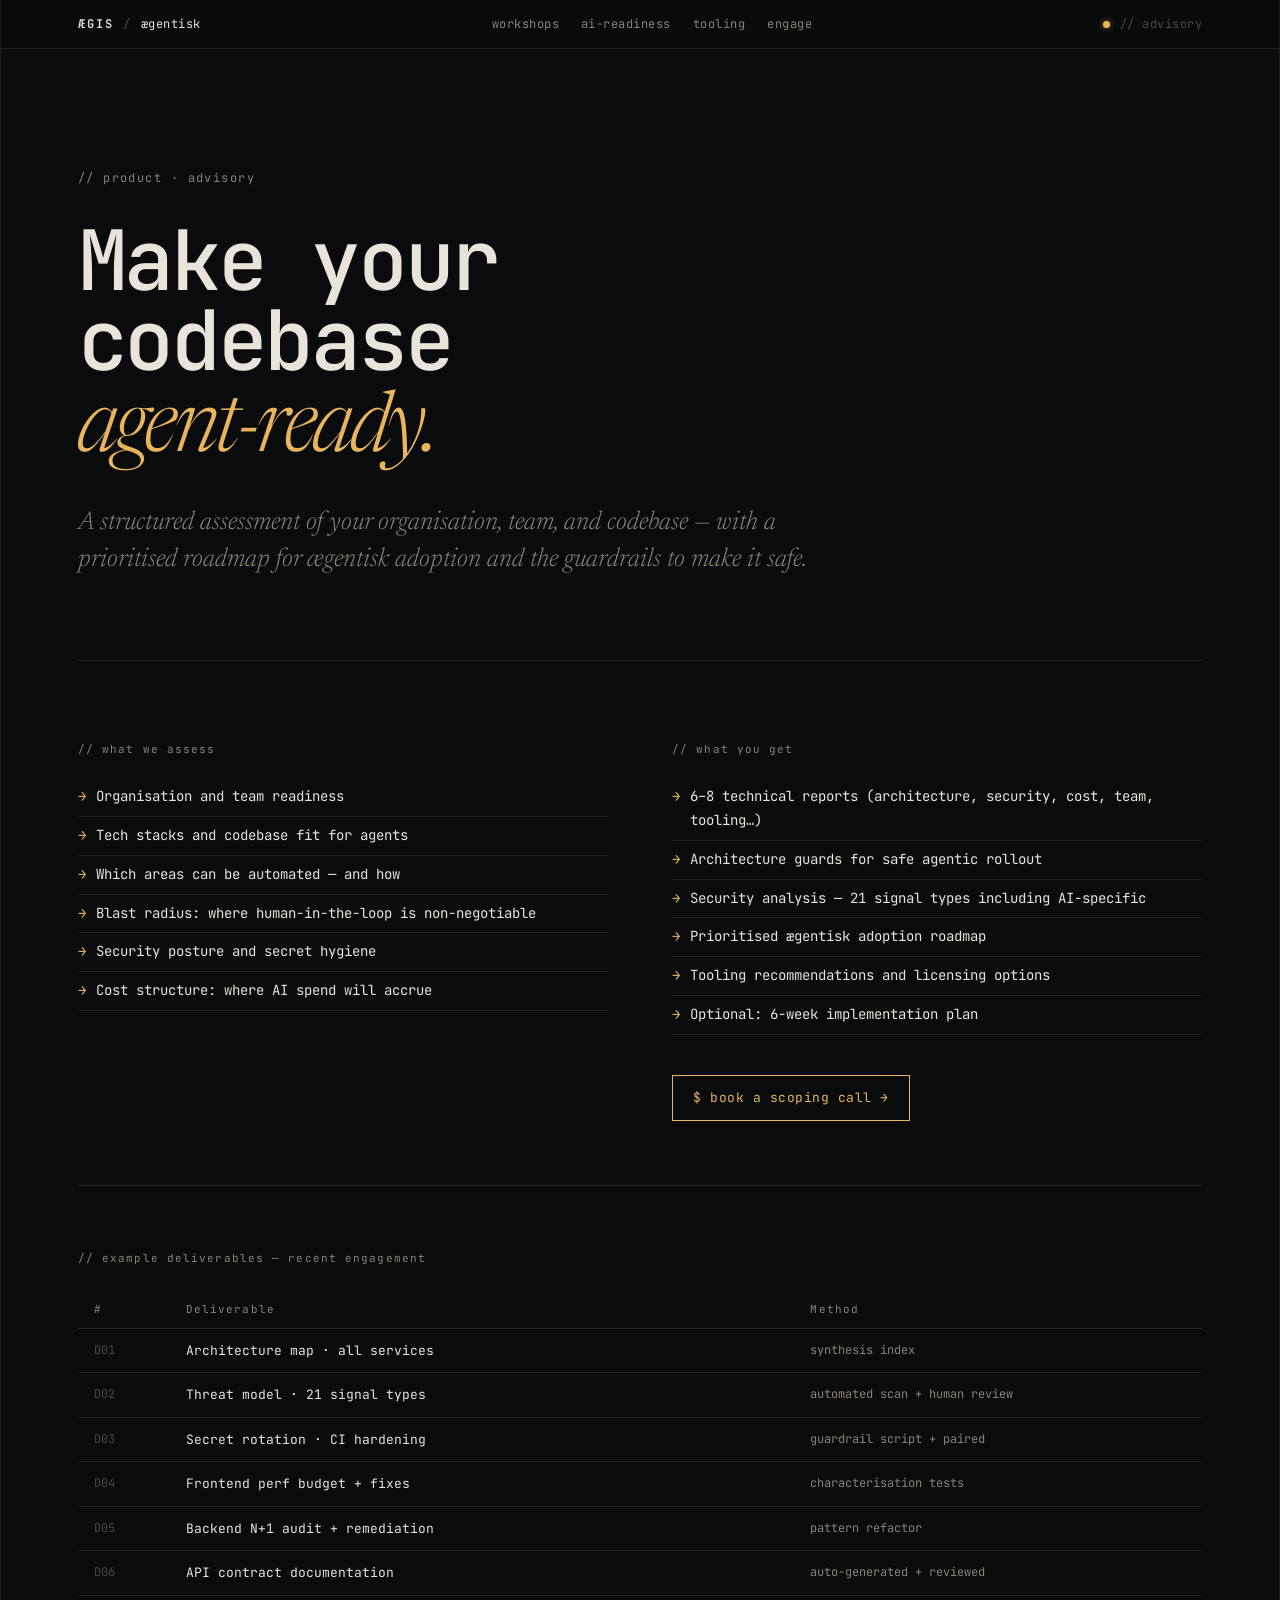
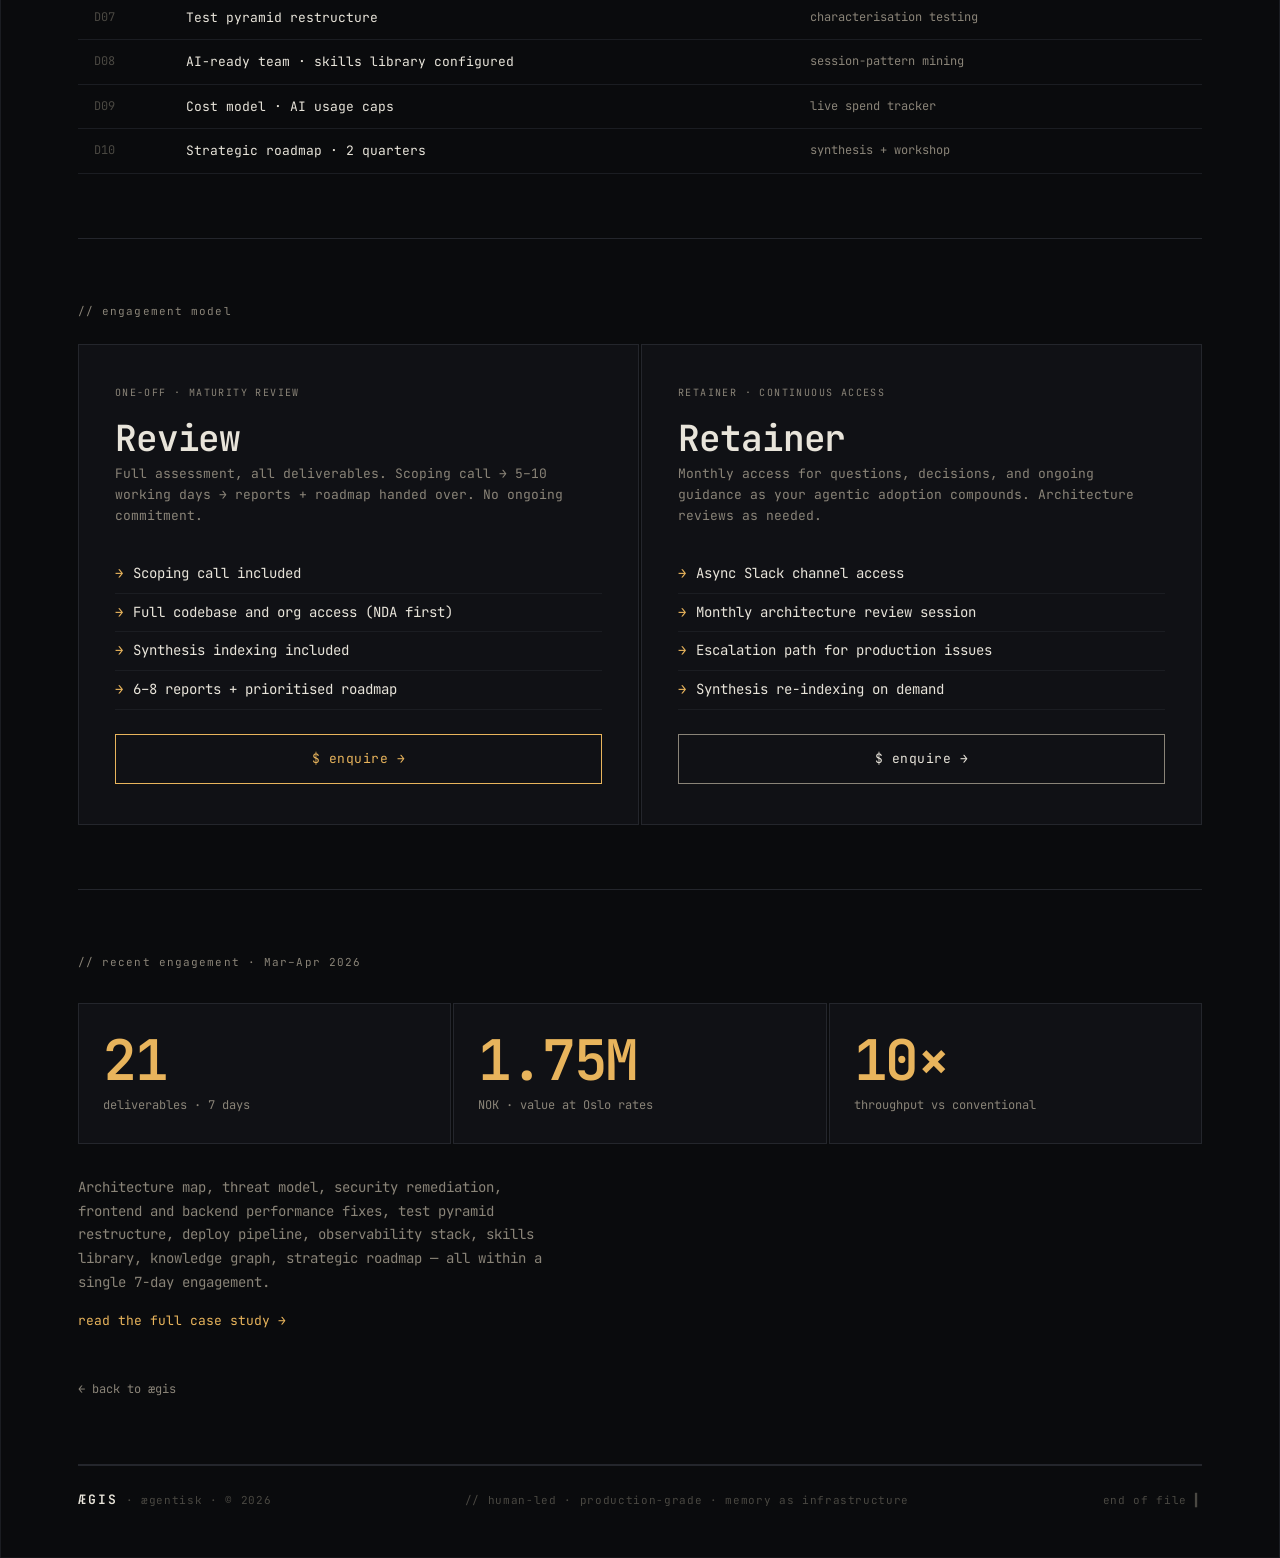
==== advisory.html @ 7000b798 "feat: add dedicated product landing pages Three standalone pages, each with full product detail, pri" ====
<!doctype html>
<html lang="en">
<head>
  <meta charset="utf-8" />
  <meta name="viewport" content="width=device-width, initial-scale=1" />
  <title>AI-Maturity Review · Ægis Advisory</title>
  <meta name="description" content="A structured assessment of your codebase, team, and organisation for agentic AI adoption. 6–8 technical reports. Architecture guards. Prioritised roadmap." />
  <meta property="og:type" content="website" />
  <meta property="og:site_name" content="Ægis" />
  <meta property="og:title" content="AI-Maturity Review · Ægis Advisory" />
  <meta property="og:description" content="Make your codebase and team agent-ready. 6–8 deliverables. One-off or monthly retainer." />
  <meta property="og:url" content="https://xn--gis-xla.no/advisory.html" />
  <meta property="og:image" content="https://xn--gis-xla.no/og-image.png" />
  <meta name="twitter:card" content="summary_large_image" />
  <link rel="preconnect" href="https://fonts.googleapis.com" />
  <link rel="preconnect" href="https://fonts.gstatic.com" crossorigin />
  <link href="https://fonts.googleapis.com/css2?family=JetBrains+Mono:wght@300;400;500;600&family=Newsreader:ital,opsz,wght@0,6..72,300;0,6..72,400;1,6..72,300;1,6..72,400&display=swap" rel="stylesheet" />
  <link rel="icon" href="favicon.svg" type="image/svg+xml" />
  <link rel="stylesheet" href="site.css" />
  <style>
    /* ---- hero ---- */
    .adv-hero {
      padding: 120px 0 80px;
      border-bottom: 1px solid var(--line);
    }
    .adv-eyebrow { font-size: 12px; letter-spacing: 0.12em; color: var(--fg-mute); margin-bottom: 32px; }
    .adv-title {
      font-family: var(--t-mono); font-weight: 500;
      font-size: clamp(36px, 6.5vw, 96px);
      line-height: 0.97; letter-spacing: -0.04em; margin: 0;
    }
    .adv-title em { font-family: var(--t-disp); font-style: italic; font-weight: 300; color: var(--accent-hex); }
    .adv-lede {
      font-family: var(--t-disp); font-style: italic; font-weight: 300;
      font-size: clamp(18px, 2.2vw, 26px); line-height: 1.45;
      color: var(--fg-mute); max-width: 52ch; margin: 32px 0 0;
    }

    /* ---- assess + deliverables ---- */
    .adv-body {
      padding: 80px 0 64px;
      border-bottom: 1px solid var(--line);
      display: grid;
      grid-template-columns: 1fr 1fr;
      gap: 64px;
    }
    @media (max-width: 720px) { .adv-body { grid-template-columns: 1fr; gap: 40px; } }

    .adv-label { font-size: 11px; letter-spacing: 0.1em; color: var(--fg-mute); margin-bottom: 20px; }
    .adv-check { list-style: none; padding: 0; margin: 0 0 32px; }
    .adv-check li {
      font-size: 14px; line-height: 1.7; padding: 7px 0;
      border-bottom: 1px solid var(--line-2); display: flex; align-items: baseline; gap: 10px;
    }
    .adv-check li::before { content: "→"; color: var(--accent-hex); flex-shrink: 0; }

    /* ---- deliverables table ---- */
    .adv-deliverables {
      padding: 64px 0;
      border-bottom: 1px solid var(--line);
    }
    .adv-table {
      width: 100%; border-collapse: collapse; margin-top: 24px; font-size: 13px;
    }
    .adv-table th {
      text-align: left; font-size: 11px; letter-spacing: 0.1em;
      color: var(--fg-mute); padding: 10px 16px; border-bottom: 1px solid var(--line);
      font-weight: 400;
    }
    .adv-table td {
      padding: 12px 16px; border-bottom: 1px solid var(--line-2);
      color: var(--fg); line-height: 1.5; vertical-align: top;
    }
    .adv-table tr:hover td { background: var(--bg-2); }
    .adv-table .td-id { color: var(--fg-dim); font-size: 12px; white-space: nowrap; }
    .adv-table .td-how { color: var(--fg-mute); font-size: 12px; }

    /* ---- engagement model ---- */
    .adv-models {
      padding: 64px 0;
      display: grid;
      grid-template-columns: 1fr 1fr;
      gap: 2px;
      border-bottom: 1px solid var(--line);
    }
    @media (max-width: 640px) { .adv-models { grid-template-columns: 1fr; } }

    .adv-model-card {
      background: var(--bg-2); border: 1px solid var(--line); padding: 40px 36px;
    }
    .adv-model-tag { font-size: 10px; letter-spacing: 0.14em; color: var(--fg-mute); margin-bottom: 20px; }
    .adv-model-title {
      font-size: clamp(24px, 3vw, 36px); font-weight: 600;
      letter-spacing: -0.03em; color: var(--fg); line-height: 1; margin-bottom: 8px;
    }
    .adv-model-desc { font-size: 13px; color: var(--fg-mute); margin: 0 0 28px; line-height: 1.6; }
    .adv-cta {
      display: block; padding: 14px 20px; border: 1px solid var(--fg-mute);
      color: var(--fg); font-family: var(--t-mono); font-size: 13px; letter-spacing: 0.04em;
      text-decoration: none; transition: border-color 0.15s, color 0.15s; margin-top: 24px;
      text-align: center;
    }
    .adv-cta:hover, .adv-cta.primary { border-color: var(--accent-hex); color: var(--accent-hex); }

    /* ---- case stat ---- */
    .adv-case {
      padding: 64px 0;
      border-bottom: 1px solid var(--line);
    }
    .adv-case-stats {
      display: grid; grid-template-columns: repeat(3, 1fr); gap: 2px; margin: 32px 0;
    }
    @media (max-width: 500px) { .adv-case-stats { grid-template-columns: 1fr; } }
    .adv-stat { background: var(--bg-2); border: 1px solid var(--line); padding: 28px 24px; }
    .adv-stat-val { font-size: clamp(36px, 5vw, 56px); font-weight: 600; letter-spacing: -0.04em; color: var(--accent-hex); line-height: 1; }
    .adv-stat-lbl { font-size: 12px; color: var(--fg-mute); margin-top: 8px; }

    .adv-back { display: inline-flex; align-items: center; gap: 8px; color: var(--fg-mute); font-size: 12px; margin-top: 48px; }
    .adv-back:hover { color: var(--accent-hex); }
  </style>
</head>
<body>
  <div class="page">
    <header class="topbar">
      <div class="topbar-row">
        <div class="topbar-left">
          <a href="index.html" style="display:flex;gap:10px;align-items:center;">
            <span class="brand">ÆGIS</span>
            <span class="dim">/</span>
            <span>ægentisk</span>
          </a>
        </div>
        <nav class="topbar-nav">
          <a href="workshops.html">workshops</a>
          <a href="ai-readiness-package.html">ai-readiness</a>
          <a href="index.html#tooling">tooling</a>
          <a href="index.html#engage">engage</a>
        </nav>
        <div class="topbar-right">
          <span class="status-dot"></span>
          <span class="dim">// advisory</span>
        </div>
      </div>
    </header>

    <main>
      <!-- hero -->
      <section class="adv-hero">
        <div class="adv-eyebrow">// product · advisory</div>
        <h1 class="adv-title">
          Make your<br/>
          codebase<br/>
          <em>agent-ready.</em>
        </h1>
        <p class="adv-lede">
          A structured assessment of your organisation, team, and codebase —
          with a prioritised roadmap for ægentisk adoption and the guardrails
          to make it safe.
        </p>
      </section>

      <!-- assess + deliverables overview -->
      <section class="adv-body">
        <div>
          <div class="adv-label">// what we assess</div>
          <ul class="adv-check">
            <li>Organisation and team readiness</li>
            <li>Tech stacks and codebase fit for agents</li>
            <li>Which areas can be automated — and how</li>
            <li>Blast radius: where human-in-the-loop is non-negotiable</li>
            <li>Security posture and secret hygiene</li>
            <li>Cost structure: where AI spend will accrue</li>
          </ul>
        </div>
        <div>
          <div class="adv-label">// what you get</div>
          <ul class="adv-check">
            <li>6–8 technical reports (architecture, security, cost, team, tooling…)</li>
            <li>Architecture guards for safe agentic rollout</li>
            <li>Security analysis — 21 signal types including AI-specific</li>
            <li>Prioritised ægentisk adoption roadmap</li>
            <li>Tooling recommendations and licensing options</li>
            <li>Optional: 6-week implementation plan</li>
          </ul>
          <a href="mailto:selina@exoreaction.com?subject=Advisory enquiry"
             class="adv-cta primary" style="margin-top:8px;display:inline-block;padding:12px 20px;">
            <span>$</span> book a scoping call →
          </a>
        </div>
      </section>

      <!-- deliverables table -->
      <section class="adv-deliverables">
        <div class="adv-label">// example deliverables — recent engagement</div>
        <table class="adv-table">
          <thead>
            <tr>
              <th>#</th>
              <th>Deliverable</th>
              <th>Method</th>
            </tr>
          </thead>
          <tbody>
            <tr><td class="td-id">D01</td><td>Architecture map · all services</td><td class="td-how">synthesis index</td></tr>
            <tr><td class="td-id">D02</td><td>Threat model · 21 signal types</td><td class="td-how">automated scan + human review</td></tr>
            <tr><td class="td-id">D03</td><td>Secret rotation · CI hardening</td><td class="td-how">guardrail script + paired</td></tr>
            <tr><td class="td-id">D04</td><td>Frontend perf budget + fixes</td><td class="td-how">characterisation tests</td></tr>
            <tr><td class="td-id">D05</td><td>Backend N+1 audit + remediation</td><td class="td-how">pattern refactor</td></tr>
            <tr><td class="td-id">D06</td><td>API contract documentation</td><td class="td-how">auto-generated + reviewed</td></tr>
            <tr><td class="td-id">D07</td><td>Test pyramid restructure</td><td class="td-how">characterisation testing</td></tr>
            <tr><td class="td-id">D08</td><td>AI-ready team · skills library configured</td><td class="td-how">session-pattern mining</td></tr>
            <tr><td class="td-id">D09</td><td>Cost model · AI usage caps</td><td class="td-how">live spend tracker</td></tr>
            <tr><td class="td-id">D10</td><td>Strategic roadmap · 2 quarters</td><td class="td-how">synthesis + workshop</td></tr>
          </tbody>
        </table>
      </section>

      <!-- engagement models -->
      <section style="padding: 64px 0 0; border-bottom: 1px solid var(--line);">
        <div class="adv-label">// engagement model</div>
        <div class="adv-models" style="padding: 0; border: none; margin-top: 24px; margin-bottom: 64px;">
          <div class="adv-model-card">
            <div class="adv-model-tag">ONE-OFF · MATURITY REVIEW</div>
            <div class="adv-model-title">Review</div>
            <div class="adv-model-desc">
              Full assessment, all deliverables. Scoping call → 5–10 working days →
              reports + roadmap handed over. No ongoing commitment.
            </div>
            <ul class="adv-check" style="margin-bottom:0;">
              <li>Scoping call included</li>
              <li>Full codebase and org access (NDA first)</li>
              <li>Synthesis indexing included</li>
              <li>6–8 reports + prioritised roadmap</li>
            </ul>
            <a href="mailto:selina@exoreaction.com?subject=Advisory - one-off review enquiry"
               class="adv-cta primary">
              <span>$</span> enquire →
            </a>
          </div>
          <div class="adv-model-card">
            <div class="adv-model-tag">RETAINER · CONTINUOUS ACCESS</div>
            <div class="adv-model-title">Retainer</div>
            <div class="adv-model-desc">
              Monthly access for questions, decisions, and ongoing guidance as your
              agentic adoption compounds. Architecture reviews as needed.
            </div>
            <ul class="adv-check" style="margin-bottom:0;">
              <li>Async Slack channel access</li>
              <li>Monthly architecture review session</li>
              <li>Escalation path for production issues</li>
              <li>Synthesis re-indexing on demand</li>
            </ul>
            <a href="mailto:selina@exoreaction.com?subject=Advisory - retainer enquiry"
               class="adv-cta">
              <span>$</span> enquire →
            </a>
          </div>
        </div>
      </section>

      <!-- proof stat -->
      <section class="adv-case">
        <div class="adv-label">// recent engagement · Mar–Apr 2026</div>
        <div class="adv-case-stats">
          <div class="adv-stat">
            <div class="adv-stat-val">21</div>
            <div class="adv-stat-lbl">deliverables · 7 days</div>
          </div>
          <div class="adv-stat">
            <div class="adv-stat-val">1.75M</div>
            <div class="adv-stat-lbl">NOK · value at Oslo rates</div>
          </div>
          <div class="adv-stat">
            <div class="adv-stat-val">10×</div>
            <div class="adv-stat-lbl">throughput vs conventional</div>
          </div>
        </div>
        <p style="font-size:14px;color:var(--fg-mute);max-width:60ch;line-height:1.7;">
          Architecture map, threat model, security remediation, frontend and backend performance fixes,
          test pyramid restructure, deploy pipeline, observability stack, skills library, knowledge graph,
          strategic roadmap — all within a single 7-day engagement.
        </p>
        <a href="index.html#case" style="color:var(--accent-hex);font-size:13px;">
          read the full case study →
        </a>
        <br />
        <a class="adv-back" href="index.html">← back to ægis</a>
      </section>
    </main>

    <footer class="footer">
      <div class="footer-row">
        <div><span class="brand small">ÆGIS</span><span class="dim"> · ægentisk · </span><span class="dim">© 2026</span></div>
        <div class="dim">// human-led · production-grade · memory as infrastructure</div>
        <div class="dim">end of file ▍</div>
      </div>
    </footer>
  </div>
</body>
</html>
---- site.css ----
/* Ægis · Ægentisk — terminal aesthetic */

:root {
  --bg:        #0A0B0D;
  --bg-2:      #101115;
  --bg-3:      #16181D;
  --line:      #24262C;
  --line-2:    #1B1D22;
  --fg:        #E8E4DA;
  --fg-mute:   #8A8478;
  --fg-dim:    #4A4842;
  --accent:    oklch(0.80 0.14 75);
  --accent-hex: #E8B45C;
  --warn:      #D87A5C;
  --good:      #8AB87A;

  --pad-x: clamp(24px, 6vw, 96px);
  --section-pad: 120px;
  --max-w: 1400px;

  --t-mono: "JetBrains Mono", ui-monospace, SFMono-Regular, Menlo, monospace;
  --t-disp: "Newsreader", ui-serif, Georgia, serif;
}

[data-density="compact"] { --section-pad: 72px; }

* { box-sizing: border-box; }

html, body {
  margin: 0;
  padding: 0;
  background: var(--bg);
  color: var(--fg);
  font-family: var(--t-mono);
  font-size: 15px;
  line-height: 1.55;
  font-weight: 400;
  -webkit-font-smoothing: antialiased;
}

body {
  background-image:
    linear-gradient(to bottom, transparent 0, transparent calc(100% - 1px), var(--line-2) 100%);
}

a { color: inherit; text-decoration: none; }

em { font-style: italic; color: var(--accent-hex); font-weight: 500; }

.dim   { color: var(--fg-dim); }
.mute  { color: var(--fg-mute); }
.brand { letter-spacing: 0.16em; font-weight: 600; }
.brand.small { font-size: 13px; }

.lig { font-feature-settings: "ss01"; }

.page {
  max-width: var(--max-w);
  margin: 0 auto;
  padding: 0 var(--pad-x);
  border-left: 1px solid var(--line-2);
  border-right: 1px solid var(--line-2);
  min-height: 100vh;
}

/* ---------- topbar ---------- */
.topbar {
  position: sticky;
  top: 0;
  z-index: 50;
  background: color-mix(in oklab, var(--bg) 92%, transparent);
  backdrop-filter: blur(8px);
  border-bottom: 1px solid var(--line-2);
  margin: 0 calc(-1 * var(--pad-x));
  padding: 0 var(--pad-x);
}
.topbar-row {
  display: flex;
  align-items: center;
  justify-content: space-between;
  height: 48px;
  font-size: 12px;
  letter-spacing: 0.04em;
}
.topbar-left { display: flex; gap: 10px; align-items: center; }
.topbar-nav { display: flex; gap: 22px; }
.topbar-nav a { color: var(--fg-mute); transition: color .15s; }
.topbar-nav a:hover { color: var(--accent-hex); }
.topbar-right { display: flex; gap: 10px; align-items: center; }
.status-dot {
  width: 7px; height: 7px; border-radius: 50%;
  background: var(--accent-hex);
  box-shadow: 0 0 6px color-mix(in oklab, var(--accent-hex) 60%, transparent);
}
.mono-time { color: var(--fg); font-variant-numeric: tabular-nums; }

@media (max-width: 760px) {
  .topbar-nav { display: none; }
}

/* ---------- caret ---------- */
.caret {
  display: inline-block;
  margin-left: 4px;
  color: var(--accent-hex);
  animation: blink 1.05s steps(2, end) infinite;
}
@keyframes blink { 50% { opacity: 0; } }

/* ---------- hero ---------- */
.hero {
  padding: 96px 0 var(--section-pad);
  border-bottom: 1px solid var(--line);
}
.hero-meta {
  display: flex; gap: 14px;
  font-size: 12px; color: var(--fg-mute);
  letter-spacing: 0.06em;
  margin-bottom: 56px;
}
.hero-title {
  font-family: var(--t-mono);
  font-weight: 500;
  font-size: clamp(56px, 11vw, 168px);
  line-height: 0.95;
  letter-spacing: -0.04em;
  margin: 0;
  color: var(--fg);
  cursor: pointer;
}
.hero-title .lig { color: var(--accent-hex); }

/* headline letter-collapse animation: Ægentisk -> Ægis */
.headline {
  display: inline-flex;
  align-items: baseline;
  white-space: nowrap;
}
.headline .ltr {
  display: inline-block;
  opacity: 0;
  transform: translateY(0.18em);
  transition:
    opacity 280ms cubic-bezier(.4,0,.2,1),
    transform 280ms cubic-bezier(.4,0,.2,1),
    max-width 520ms cubic-bezier(.7,0,.2,1),
    filter 320ms cubic-bezier(.4,0,.2,1);
  max-width: 1.2em;
  filter: blur(0);
  will-change: opacity, transform, max-width, filter;
}
.headline .ltr.in {
  opacity: 1;
  transform: translateY(0);
}
/* dropped letters: fade + slide up + collapse width so kept letters slide together */
.headline .ltr.drop {
  opacity: 0;
  transform: translateY(-0.45em) scale(0.7);
  filter: blur(3px);
  max-width: 0;
  color: var(--accent-hex);
}
.headline-caret {
  display: inline-block;
  margin-left: 0.05em;
  color: var(--accent-hex);
  animation: blink 1.05s steps(2, end) infinite;
  transition: opacity 200ms;
}
.headline-caret.off { opacity: 0; }
.headline-dot {
  display: inline-block;
  margin-left: 0.02em;
}
.hero-sub {
  display: block;
  margin-top: 24px;
  font-family: var(--t-disp);
  font-style: italic;
  font-weight: 300;
  font-size: clamp(22px, 3.4vw, 44px);
  line-height: 1.15;
  letter-spacing: -0.01em;
  color: var(--fg-mute);
}
.hero-sub em { font-style: italic; }

.hero-foot {
  margin-top: 80px;
  display: grid;
  grid-template-columns: 1fr 1fr auto;
  gap: 48px;
  align-items: end;
  padding-top: 24px;
  border-top: 1px solid var(--line);
}
.hero-foot-col { font-size: 13px; }
.hero-foot-col .dim { font-size: 11px; margin-bottom: 6px; letter-spacing: 0.06em; }

@media (max-width: 800px) {
  .hero-foot { grid-template-columns: 1fr; gap: 24px; }
}

/* ---------- sections ---------- */
.section {
  padding: var(--section-pad) 0;
  border-bottom: 1px solid var(--line);
}
.section:last-of-type { border-bottom: none; }

.section-label {
  font-size: 11px;
  letter-spacing: 0.12em;
  color: var(--fg-mute);
  margin-bottom: 32px;
  display: flex;
  gap: 0;
}
.section-title {
  font-family: var(--t-mono);
  font-weight: 500;
  font-size: clamp(32px, 5vw, 64px);
  line-height: 1.05;
  letter-spacing: -0.025em;
  margin: 0 0 24px;
  max-width: 22ch;
  text-wrap: pretty;
}
.section-title.small { font-size: clamp(24px, 3.4vw, 40px); }
.section-lede {
  font-family: var(--t-disp);
  font-style: italic;
  font-weight: 300;
  font-size: clamp(18px, 2vw, 24px);
  line-height: 1.4;
  color: var(--fg-mute);
  max-width: 60ch;
  margin: 0 0 56px;
}

.col-label {
  font-size: 11px;
  letter-spacing: 0.08em;
  color: var(--fg-mute);
  margin-bottom: 14px;
}
.col-label.spaced { margin-top: 32px; }

.footnote {
  margin-top: 32px;
  color: var(--fg-mute);
  font-size: 13px;
}
.footnote.center { text-align: center; }

.callout {
  margin-top: 32px;
  padding: 18px 22px;
  border: 1px solid var(--line);
  background: var(--bg-2);
  font-size: 13px;
  color: var(--fg-mute);
}
.callout.dense p { margin: 0; color: var(--fg); }
.callout.dense strong { color: var(--accent-hex); font-weight: 500; }

.rule {
  display: flex; align-items: center; gap: 14px;
  margin: 0 0 32px;
  font-size: 11px;
  color: var(--fg-mute);
  letter-spacing: 0.08em;
}
.rule-line { flex: 1; height: 1px; background: var(--line); }

.two-col {
  display: grid;
  grid-template-columns: 1fr 1fr;
  gap: 56px;
}
.two-col.gap-wide { gap: 80px; }
.two-col.spaced  { margin-top: 48px; }

.three-col {
  display: grid;
  grid-template-columns: repeat(3, 1fr);
  gap: 24px;
}
.three-col.spaced { margin-top: 56px; }
@media (max-width: 900px) {
  .two-col, .three-col { grid-template-columns: 1fr; gap: 32px; }
}

/* lists */
.tag-list {
  list-style: none; padding: 0; margin: 0;
  display: flex; flex-wrap: wrap; gap: 8px;
}
.tag-list li {
  border: 1px solid var(--line);
  padding: 6px 12px;
  font-size: 12px;
  color: var(--fg);
  background: var(--bg-2);
}
.tag-list li.new-tag {
  color: var(--accent-hex);
  border-color: var(--accent-hex);
  background: transparent;
}

.check-list {
  list-style: none;
  padding: 0;
  margin: 0;
  display: flex; flex-direction: column; gap: 10px;
}
.check-list li {
  position: relative;
  padding-left: 22px;
  font-size: 14px;
  line-height: 1.5;
  color: var(--fg);
}
.check-list li::before {
  content: "├─";
  position: absolute;
  left: 0;
  color: var(--accent-hex);
  font-weight: 500;
}
.check-list li:last-child::before { content: "└─"; }
.check-list.dense li { font-size: 13px; }

/* stats */
.stat {
  display: flex; flex-direction: column; gap: 6px;
}
.stat-value {
  font-family: var(--t-mono);
  font-weight: 500;
  font-size: clamp(36px, 5vw, 56px);
  line-height: 1;
  letter-spacing: -0.03em;
  color: var(--accent-hex);
}
.stat-label {
  font-size: 11px;
  letter-spacing: 0.08em;
  color: var(--fg-mute);
}

/* ---------- offerings ---------- */
.offer-grid {
  display: grid;
  grid-template-columns: repeat(3, 1fr);
  gap: 0;
  border-top: 1px solid var(--line);
  border-left: 1px solid var(--line);
}
.offer {
  position: relative;
  padding: 32px;
  border-right: 1px solid var(--line);
  border-bottom: 1px solid var(--line);
  display: block;
  min-height: 220px;
  transition: background .18s, color .18s;
}
.offer:hover { background: var(--bg-2); }
.offer:hover .offer-arrow { color: var(--accent-hex); transform: translateX(4px); }
.offer-num {
  font-size: 11px;
  letter-spacing: 0.08em;
  color: var(--fg-mute);
  margin-bottom: 22px;
}
.offer-title {
  font-size: 22px;
  font-weight: 500;
  letter-spacing: -0.01em;
  color: var(--fg);
  margin-bottom: 12px;
}
.offer-desc {
  font-size: 13px;
  color: var(--fg-mute);
  line-height: 1.5;
  max-width: 32ch;
}
.offer-arrow {
  position: absolute;
  bottom: 24px;
  right: 28px;
  color: var(--fg-dim);
  transition: color .18s, transform .18s;
}
@media (max-width: 900px) { .offer-grid { grid-template-columns: 1fr 1fr; } }
@media (max-width: 600px) { .offer-grid { grid-template-columns: 1fr; } }

/* ---------- workshops ---------- */
.workshop-grid {
  display: grid;
  grid-template-columns: 1.1fr 1fr;
  gap: 56px;
  margin-top: 32px;
}
.workshop-loop .ascii {
  font-family: var(--t-mono);
  font-size: 12px;
  line-height: 1.4;
  color: var(--accent-hex);
  background: var(--bg-2);
  padding: 22px;
  border: 1px solid var(--line);
  margin: 0;
  overflow-x: auto;
}
.ascii.small {
  font-size: 11px;
  color: var(--fg-mute);
  background: var(--bg);
  padding: 12px 14px;
  margin-top: 16px;
}
@media (max-width: 900px) { .workshop-grid { grid-template-columns: 1fr; } }

/* ---------- testimonial ---------- */
.testimonial {
  text-align: left;
  position: relative;
  padding: var(--section-pad) 8% var(--section-pad);
}
.quote-mark {
  font-family: var(--t-disp);
  font-size: 200px;
  line-height: 1;
  color: var(--accent-hex);
  margin-bottom: -40px;
  opacity: 0.5;
}
.testimonial blockquote {
  font-family: var(--t-disp);
  font-style: italic;
  font-weight: 300;
  font-size: clamp(22px, 2.6vw, 32px);
  line-height: 1.4;
  color: var(--fg);
  margin: 0 0 32px;
  max-width: 60ch;
}
.testimonial blockquote strong {
  color: var(--accent-hex);
  font-weight: 400;
  font-style: italic;
}
.quote-attr {
  font-size: 13px;
  letter-spacing: 0.04em;
}
.quote-divider {
  height: 1px; background: var(--line);
  margin: 56px 0 40px;
  max-width: 60ch;
}
.quote-lang {
  font-size: 11px; letter-spacing: 0.1em;
  margin-bottom: 16px;
}

/* ---------- case ---------- */
.case-stats {
  display: grid;
  grid-template-columns: repeat(3, 1fr);
  gap: 32px;
  padding: 32px 0;
  border-top: 1px solid var(--line);
  border-bottom: 1px solid var(--line);
}
@media (max-width: 700px) { .case-stats { grid-template-columns: 1fr; gap: 24px; } }

/* ---------- retainer ---------- */
.retainer-grid {
  display: grid;
  grid-template-columns: repeat(5, 1fr);
  gap: 0;
  border-left: 1px solid var(--line);
  border-top: 1px solid var(--line);
}
.retainer-card {
  padding: 24px;
  border-right: 1px solid var(--line);
  border-bottom: 1px solid var(--line);
  min-height: 180px;
}
.retainer-num {
  font-size: 11px;
  letter-spacing: 0.1em;
  color: var(--accent-hex);
  margin-bottom: 16px;
}
.retainer-title {
  font-size: 15px;
  font-weight: 500;
  margin-bottom: 8px;
}
.retainer-desc {
  font-size: 12px;
  color: var(--fg-mute);
  line-height: 1.5;
}
@media (max-width: 1100px) { .retainer-grid { grid-template-columns: repeat(2, 1fr); } }
@media (max-width: 600px)  { .retainer-grid { grid-template-columns: 1fr; } }

/* ---------- build ---------- */
.build-grid {
  display: grid;
  grid-template-columns: 1fr 1fr 1fr;
  gap: 24px;
  margin-top: 32px;
}
.build-card {
  border: 1px solid var(--line);
  background: var(--bg-2);
  padding: 28px;
}
.build-item {
  font-size: 14px;
  margin-bottom: 6px;
}
.build-name {
  color: var(--accent-hex);
  font-weight: 500;
}
.build-note {
  margin-top: 14px;
  font-size: 12px;
  color: var(--fg-mute);
  line-height: 1.55;
}
.build-proof {
  border: 1px solid var(--accent-hex);
  background: color-mix(in oklab, var(--accent-hex) 8%, var(--bg));
  padding: 28px;
  display: flex;
  flex-direction: column;
  justify-content: center;
}
.proof-num {
  font-size: clamp(48px, 6vw, 80px);
  font-weight: 500;
  letter-spacing: -0.04em;
  color: var(--accent-hex);
  line-height: 1;
}
.proof-label {
  margin-top: 12px;
  font-size: 11px;
  letter-spacing: 0.08em;
  color: var(--fg-mute);
  line-height: 1.4;
}
@media (max-width: 1000px) { .build-grid { grid-template-columns: 1fr; } }

/* ---------- exocortex / diff table ---------- */
.diff-table {
  margin-top: 32px;
  border: 1px solid var(--line);
  font-size: 13px;
}
.diff-head {
  display: grid;
  grid-template-columns: 1fr 1fr;
  background: var(--bg-2);
  border-bottom: 1px solid var(--line);
}
.diff-h-c, .diff-h-e {
  padding: 14px 22px;
  font-size: 11px;
  letter-spacing: 0.08em;
  color: var(--fg-mute);
}
.diff-h-c { border-right: 1px solid var(--line); }
.diff-h-e { color: var(--accent-hex); }
.diff-row {
  display: grid;
  grid-template-columns: 1fr 1fr;
  border-bottom: 1px solid var(--line-2);
}
.diff-row:last-child { border-bottom: none; }
.diff-c, .diff-e {
  padding: 16px 22px;
  line-height: 1.5;
}
.diff-c {
  color: var(--fg-mute);
  border-right: 1px solid var(--line);
  text-decoration: line-through;
  text-decoration-color: var(--fg-dim);
}
.diff-e { color: var(--fg); }
.minus { color: var(--warn); margin-right: 6px; font-weight: 500; }
.plus  { color: var(--accent-hex); margin-right: 6px; font-weight: 500; }

@media (max-width: 800px) {
  .diff-head, .diff-row { grid-template-columns: 1fr; }
  .diff-h-c, .diff-c { border-right: none; border-bottom: 1px solid var(--line-2); }
}

.tool-card {
  border: 1px solid var(--line);
  padding: 24px;
  background: var(--bg-2);
  display: flex;
  flex-direction: column;
}
.tool-name {
  font-size: 16px;
  font-weight: 500;
  margin: 8px 0 14px;
  line-height: 1.3;
}
.tool-desc {
  font-size: 13px;
  color: var(--fg-mute);
  line-height: 1.55;
  margin: 0 0 14px;
}
.tool-stats {
  display: grid;
  grid-template-columns: repeat(3, 1fr);
  gap: 14px;
  margin-top: auto;
  padding-top: 18px;
  border-top: 1px solid var(--line);
}
.tool-stats .stat-value { font-size: clamp(20px, 2.2vw, 26px); }
.tool-stats .stat-label { font-size: 10px; }
.tool-principle {
  margin-top: auto;
  padding-top: 16px;
  border-top: 1px solid var(--line);
  font-size: 12px;
  color: var(--fg-mute);
  line-height: 1.5;
}
.tool-principle code {
  background: var(--bg);
  border: 1px solid var(--line);
  padding: 1px 6px;
  font-size: 11px;
  color: var(--accent-hex);
}
.tool-principle strong { color: var(--fg); font-weight: 500; }

/* ---------- timeline ---------- */
.timeline {
  margin-top: 48px;
  position: relative;
  padding: 32px 0 8px;
}
.timeline-track {
  position: absolute;
  top: 56px;
  left: 0; right: 0;
  height: 1px;
  background: var(--line);
}
.timeline-steps {
  display: grid;
  grid-template-columns: repeat(5, 1fr);
  gap: 16px;
  position: relative;
}
.step {
  position: relative;
  padding-top: 40px;
}
.step-dot {
  position: absolute;
  top: 20px;
  left: 0;
  width: 9px; height: 9px;
  background: var(--accent-hex);
  transform: rotate(45deg);
}
.step-week {
  font-size: 11px;
  letter-spacing: 0.1em;
  color: var(--accent-hex);
  margin-bottom: 6px;
}
.step-title {
  font-size: 15px;
  font-weight: 500;
  margin-bottom: 6px;
  line-height: 1.3;
}
.step-desc {
  font-size: 12px;
  color: var(--fg-mute);
  line-height: 1.5;
}
@media (max-width: 1000px) {
  .timeline-track { display: none; }
  .timeline-steps { grid-template-columns: 1fr; gap: 24px; }
  .step { padding-top: 0; padding-left: 24px; }
  .step-dot { top: 4px; left: 0; }
}

/* ---------- engage ---------- */
.engage-flow {
  margin-top: 48px;
  display: flex;
  align-items: stretch;
  gap: 8px;
  flex-wrap: wrap;
}
.engage-step {
  flex: 1 1 0;
  min-width: 200px;
  border: 1px solid var(--line);
  background: var(--bg-2);
  padding: 20px;
}
.engage-when {
  font-size: 11px;
  letter-spacing: 0.1em;
  color: var(--accent-hex);
  margin-bottom: 12px;
}
.engage-title {
  font-size: 15px;
  font-weight: 500;
  margin-bottom: 6px;
  line-height: 1.3;
}
.engage-desc {
  font-size: 12px;
  color: var(--fg-mute);
}
.engage-arrow {
  display: flex;
  align-items: center;
  color: var(--fg-dim);
  font-size: 18px;
  padding: 0 4px;
}
@media (max-width: 900px) { .engage-arrow { display: none; } }

/* ---------- cta ---------- */
.cta-primary {
  display: inline-flex;
  align-items: center;
  gap: 10px;
  padding: 12px 20px;
  border: 1px solid var(--accent-hex);
  background: transparent;
  color: var(--accent-hex);
  font-family: var(--t-mono);
  font-size: 13px;
  letter-spacing: 0.04em;
  transition: background .15s, color .15s;
}
.cta-primary:hover {
  background: var(--accent-hex);
  color: var(--bg);
}
.cta-primary .arrow { transition: transform .15s; }
.cta-primary:hover .arrow { transform: translateX(3px); }
.cta-primary.big { font-size: 15px; padding: 18px 28px; }

.cta-section {
  text-align: center;
  padding: 140px 0;
}
.cta-meta {
  font-size: 12px;
  letter-spacing: 0.1em;
  color: var(--fg-mute);
  margin-bottom: 32px;
}
.cta-title {
  font-family: var(--t-mono);
  font-weight: 500;
  font-size: clamp(40px, 6vw, 80px);
  line-height: 1.05;
  letter-spacing: -0.03em;
  margin: 0 0 56px;
}
.cta-actions {
  display: flex;
  flex-direction: column;
  align-items: center;
  gap: 32px;
}
.cta-links {
  display: flex; gap: 14px;
  font-size: 13px;
  color: var(--fg-mute);
}
.cta-link { color: var(--fg-mute); border-bottom: 1px dotted var(--fg-dim); }
.cta-link:hover { color: var(--accent-hex); border-color: var(--accent-hex); }

/* ---------- mail CTA + toast ---------- */

.cta-with-foot {
  display: flex;
  flex-direction: column;
  gap: 8px;
  align-items: flex-start;
}
.cta-actions .cta-with-foot { align-items: center; }

.mail-cta-foot {
  font-size: 12px;
  color: var(--fg-mute);
  letter-spacing: 0.02em;
}
.mail-cta-link {
  color: var(--fg-mute);
  border-bottom: 1px dotted var(--fg-dim);
  transition: color .15s, border-color .15s;
}
.mail-cta-link:hover {
  color: var(--accent-hex);
  border-color: var(--accent-hex);
}
.mail-cta-link .arrow { display: inline-block; transition: transform .15s; }
.mail-cta-link:hover .arrow { transform: translateX(2px); }

.aegis-toast {
  position: fixed;
  left: 50%;
  bottom: 24px;
  transform: translateX(-50%) translateY(8px);
  background: var(--bg-3);
  border: 1px solid var(--line);
  color: var(--fg);
  font-family: var(--t-mono);
  font-size: 13px;
  padding: 10px 16px;
  border-radius: 4px;
  opacity: 0;
  pointer-events: none;
  transition: opacity 180ms ease, transform 180ms ease;
  z-index: 9999;
  white-space: nowrap;
  box-shadow: 0 4px 12px rgba(0, 0, 0, 0.4);
  max-width: calc(100vw - 32px);
  overflow: hidden;
  text-overflow: ellipsis;
}
.aegis-toast.show {
  opacity: 1;
  transform: translateX(-50%) translateY(0);
}

/* ---------- footer ---------- */
.footer {
  border-top: 1px solid var(--line);
  padding: 24px 0 48px;
  margin-top: 0;
  font-size: 11px;
  letter-spacing: 0.06em;
}
.footer-row {
  display: flex;
  justify-content: space-between;
  align-items: center;
  flex-wrap: wrap;
  gap: 16px;
}
@media (max-width: 700px) { .footer-row { flex-direction: column; align-items: flex-start; } }

/* ---------- mobile nav + sticky cta ---------- */
.hamburger {
  display: none;
  background: none; border: 1px solid var(--line); cursor: pointer;
  width: 32px; height: 28px; padding: 0;
  flex-direction: column; justify-content: center; align-items: center; gap: 4px;
}
.hamburger span { display: block; width: 14px; height: 1px; background: var(--fg); }
@media (max-width: 760px) {
  .hamburger { display: flex; }
  .topbar-right .mono-time, .topbar-right .dim { display: none; }
}
.mobile-nav {
  display: flex; flex-direction: column;
  border-top: 1px solid var(--line);
  background: var(--bg);
  padding: 12px 0;
}
.mobile-nav a {
  padding: 12px var(--pad-x);
  color: var(--fg);
  border-bottom: 1px solid var(--line-2);
  font-size: 14px;
}
.mobile-nav a:last-child { border-bottom: none; }
.sticky-cta {
  display: none;
  position: fixed;
  bottom: 16px; left: 16px; right: 16px;
  z-index: 40;
  padding: 14px 20px;
  border: 1px solid var(--accent-hex);
  background: var(--bg);
  color: var(--accent-hex);
  font-family: var(--t-mono);
  font-size: 13px;
  text-align: center;
  letter-spacing: 0.04em;
  box-shadow: 0 8px 24px rgba(0,0,0,0.4);
}
@media (max-width: 760px) { .sticky-cta { display: block; } body { padding-bottom: 64px; } }

/* ---------- live demo ---------- */
.demo-shell {
  border: 1px solid var(--line);
  background: var(--bg-2);
  padding: 24px;
}
.demo-prompt { font-size: 12px; margin-bottom: 12px; }
.demo-input-row {
  display: flex; align-items: center; gap: 10px;
  background: var(--bg);
  border: 1px solid var(--line);
  padding: 10px 14px;
}
.prompt-arrow { color: var(--accent-hex); font-weight: 500; }
.demo-input {
  flex: 1; background: transparent; border: none; outline: none;
  color: var(--fg); font-family: var(--t-mono); font-size: 14px;
}
.demo-input::placeholder { color: var(--fg-dim); }
.demo-run {
  background: var(--accent-hex); color: var(--bg);
  border: none; padding: 6px 14px; cursor: pointer;
  font-family: var(--t-mono); font-size: 13px;
}
.demo-run:disabled { opacity: 0.4; cursor: wait; }
.run-spin { display: inline-block; animation: spin 0.8s linear infinite; }
@keyframes spin { to { transform: rotate(360deg); } }

.demo-examples {
  display: flex; flex-wrap: wrap; gap: 8px; align-items: center;
  margin-top: 14px; font-size: 11px; letter-spacing: 0.06em;
}
.demo-chip {
  border: 1px solid var(--line); background: transparent; color: var(--fg-mute);
  padding: 6px 10px; cursor: pointer; font-family: var(--t-mono); font-size: 11px;
  transition: color .15s, border-color .15s;
}
.demo-chip:hover:not(:disabled) { color: var(--accent-hex); border-color: var(--accent-hex); }

.demo-output {
  margin-top: 18px;
  background: var(--bg);
  border: 1px solid var(--line);
  padding: 18px 22px;
  font-family: var(--t-mono); font-size: 13px;
  color: var(--fg); white-space: pre-wrap;
  max-height: 460px; overflow-y: auto;
  line-height: 1.55;
}

/* ---------- mimir widget ---------- */
.mimir-shell {
  border: 1px solid var(--line);
  background: var(--bg-2);
}
.mimir-bar {
  display: flex; align-items: center; gap: 10px;
  padding: 12px 18px;
  border-bottom: 1px solid var(--line);
  font-size: 12px;
}
.mimir-dot { width: 8px; height: 8px; border-radius: 50%; background: var(--good); }
.mimir-clock { margin-left: auto; }
.mimir-list {
  padding: 8px 0;
  max-height: 320px;
  overflow-y: auto;
}
.mimir-row {
  display: grid;
  grid-template-columns: 130px 100px 1fr;
  gap: 12px;
  padding: 8px 18px;
  font-size: 12px;
  border-bottom: 1px solid var(--line-2);
  animation: mimirIn .35s ease;
}
.mimir-row:last-child { border-bottom: none; }
.mimir-channel { color: var(--accent-hex); }
.mimir-user { color: var(--fg-mute); }
.mimir-text { color: var(--fg); }
.mimir-foot { padding: 12px 18px; border-top: 1px solid var(--line); font-size: 11px; }
@keyframes mimirIn { from { opacity: 0; transform: translateY(4px); } to { opacity: 1; transform: none; } }
@media (max-width: 700px) {
  .mimir-row { grid-template-columns: 1fr; gap: 4px; padding: 10px 18px; }
}

/* ---------- pricing ---------- */
.pricing-grid {
  display: grid; grid-template-columns: 1fr 1fr; gap: 24px;
  margin-top: 56px;
}
.price-card {
  border: 1px solid var(--line); background: var(--bg-2);
  padding: 28px;
  display: flex; flex-direction: column; gap: 18px;
}
.price-tag { font-size: 11px; letter-spacing: 0.1em; color: var(--accent-hex); }
.price-headline { display: flex; align-items: baseline; gap: 8px; }
.price-amount {
  font-size: clamp(36px, 4.5vw, 56px);
  font-weight: 500; letter-spacing: -0.03em; line-height: 1;
  color: var(--fg);
}
.price-unit { color: var(--fg-mute); font-size: 14px; }
.price-card .cta-primary { align-self: flex-start; }
@media (max-width: 800px) { .pricing-grid { grid-template-columns: 1fr; } }

.cta-primary.outline {
  border-color: var(--fg-mute); color: var(--fg-mute);
}
.cta-primary.outline:hover { border-color: var(--accent-hex); color: var(--accent-hex); background: transparent; }
.link-amber { color: var(--accent-hex); border-bottom: 1px dotted var(--accent-hex); }
.link-amber:hover { background: color-mix(in oklab, var(--accent-hex) 12%, transparent); }

/* ---------- expanded case ---------- */
.case-timeline { margin-top: 48px; }
.case-days { list-style: none; padding: 0; margin: 12px 0 0; }
.case-days li {
  display: grid; grid-template-columns: 50px 1fr auto;
  gap: 16px; padding: 10px 0;
  border-bottom: 1px solid var(--line-2);
  font-size: 13px;
}
.case-day { color: var(--accent-hex); font-weight: 500; }
.case-act { color: var(--fg); }
.case-deliverables { margin-top: 32px; }
.case-toggle {
  background: transparent; border: 1px solid var(--line); color: var(--fg);
  padding: 10px 16px; font-family: var(--t-mono); font-size: 13px;
  cursor: pointer;
}
.case-toggle:hover { border-color: var(--accent-hex); color: var(--accent-hex); }
.case-grid {
  margin-top: 20px;
  display: grid; grid-template-columns: repeat(3, 1fr); gap: 0;
  border-left: 1px solid var(--line); border-top: 1px solid var(--line);
}
.case-item {
  padding: 14px 18px;
  border-right: 1px solid var(--line); border-bottom: 1px solid var(--line);
  display: flex; flex-direction: column; gap: 4px;
  font-size: 12px;
}
.case-id { color: var(--accent-hex); font-size: 10px; letter-spacing: 0.1em; }
.case-title { color: var(--fg); }
.case-how { font-size: 11px; }
@media (max-width: 900px) { .case-grid { grid-template-columns: 1fr 1fr; } }
@media (max-width: 600px) { .case-grid { grid-template-columns: 1fr; } }

/* ---------- skills product ---------- */
.skills-product {
  margin-top: 56px;
  border: 1px solid var(--accent-hex);
  background: color-mix(in oklab, var(--accent-hex) 5%, var(--bg));
  padding: 32px;
}
.skills-head { margin-bottom: 24px; }
.skills-title {
  margin-top: 8px;
  font-size: clamp(20px, 2.4vw, 28px);
  font-weight: 500; letter-spacing: -0.02em;
}
.skills-grid { display: grid; grid-template-columns: 1fr 1fr; gap: 48px; }
.skills-grid .cta-primary { margin-top: 18px; align-self: flex-start; }
@media (max-width: 800px) { .skills-grid { grid-template-columns: 1fr; gap: 24px; } }

/* ---------- who ---------- */
.who-grid {
  display: grid; grid-template-columns: 280px 1fr; gap: 56px;
  margin-top: 32px;
}
.who-portrait {
  aspect-ratio: 4 / 5;
  border: 1px solid var(--line);
  background: var(--bg-2);
  display: flex; flex-direction: column; align-items: center; justify-content: center;
  gap: 12px;
  position: relative;
  overflow: hidden;
  background-image:
    linear-gradient(135deg, transparent 0 49%, var(--line-2) 49% 50%, transparent 50% 100%);
  background-size: 12px 12px;
}
.who-portrait img {
  position: absolute; inset: 0;
  width: 100%; height: 100%;
  object-fit: cover;
  object-position: right center;
  display: block;
  filter: contrast(1.02) saturate(0.92);
}
.who-mono {
  font-size: 64px; font-weight: 500; color: var(--accent-hex);
  letter-spacing: 0.04em;
}
.who-portrait-meta { font-size: 10px; letter-spacing: 0.1em; }
.who-name {
  font-size: clamp(24px, 3vw, 32px); font-weight: 500;
  letter-spacing: -0.02em; margin-bottom: 4px;
}
.who-role { font-size: 12px; letter-spacing: 0.06em; margin-bottom: 20px; }
.who-body p { line-height: 1.6; max-width: 60ch; color: var(--fg); }
.who-links { display: flex; gap: 12px; align-items: center; margin-top: 20px; font-size: 13px; }
@media (max-width: 800px) { .who-grid { grid-template-columns: 1fr; gap: 24px; } .who-portrait { max-width: 240px; } }

/* offer-grid five */
.offer-grid.five { grid-template-columns: repeat(5, 1fr); }
@media (max-width: 1100px) { .offer-grid.five { grid-template-columns: repeat(2, 1fr); } }
@media (max-width: 600px)  { .offer-grid.five { grid-template-columns: 1fr; } }

/* selection */
::selection { background: var(--accent-hex); color: var(--bg); }

/* scrollbar */
::-webkit-scrollbar { width: 10px; height: 10px; }
::-webkit-scrollbar-track { background: var(--bg); }
::-webkit-scrollbar-thumb { background: var(--line); }
::-webkit-scrollbar-thumb:hover { background: var(--fg-dim); }
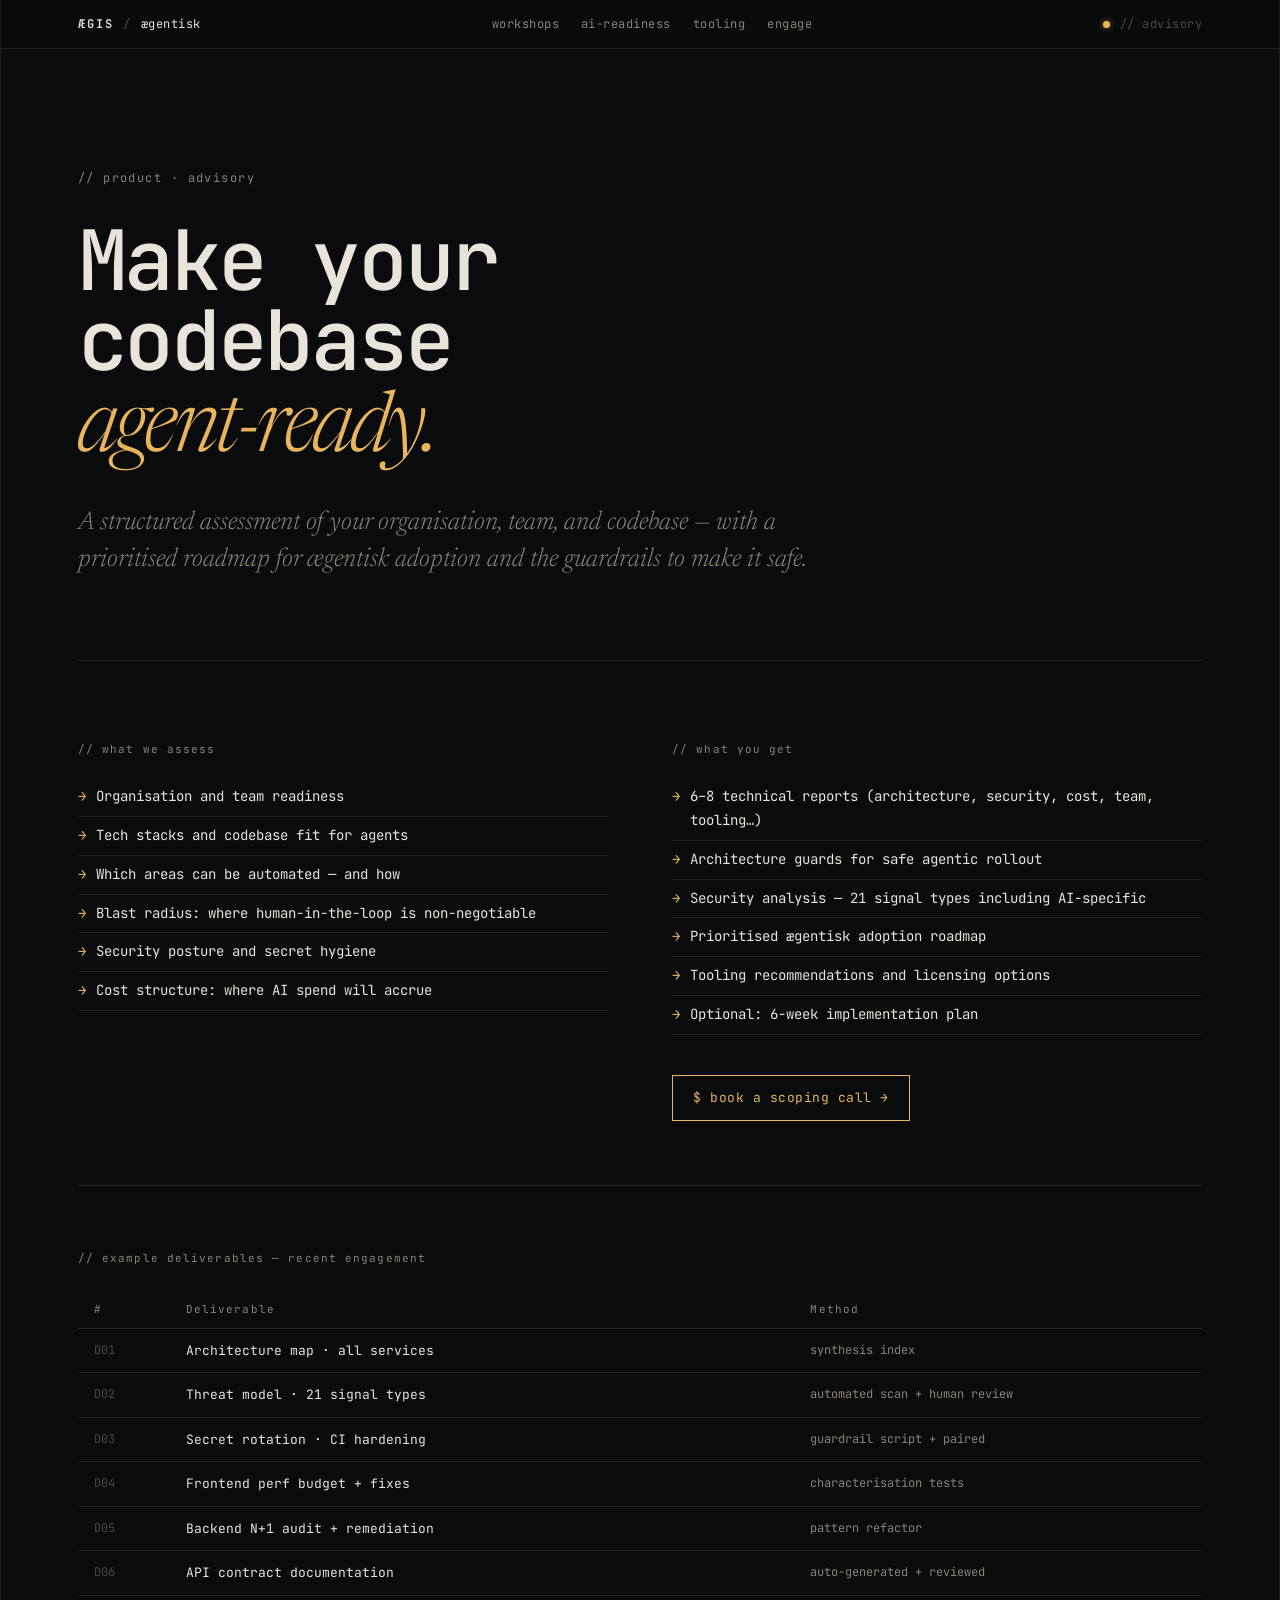
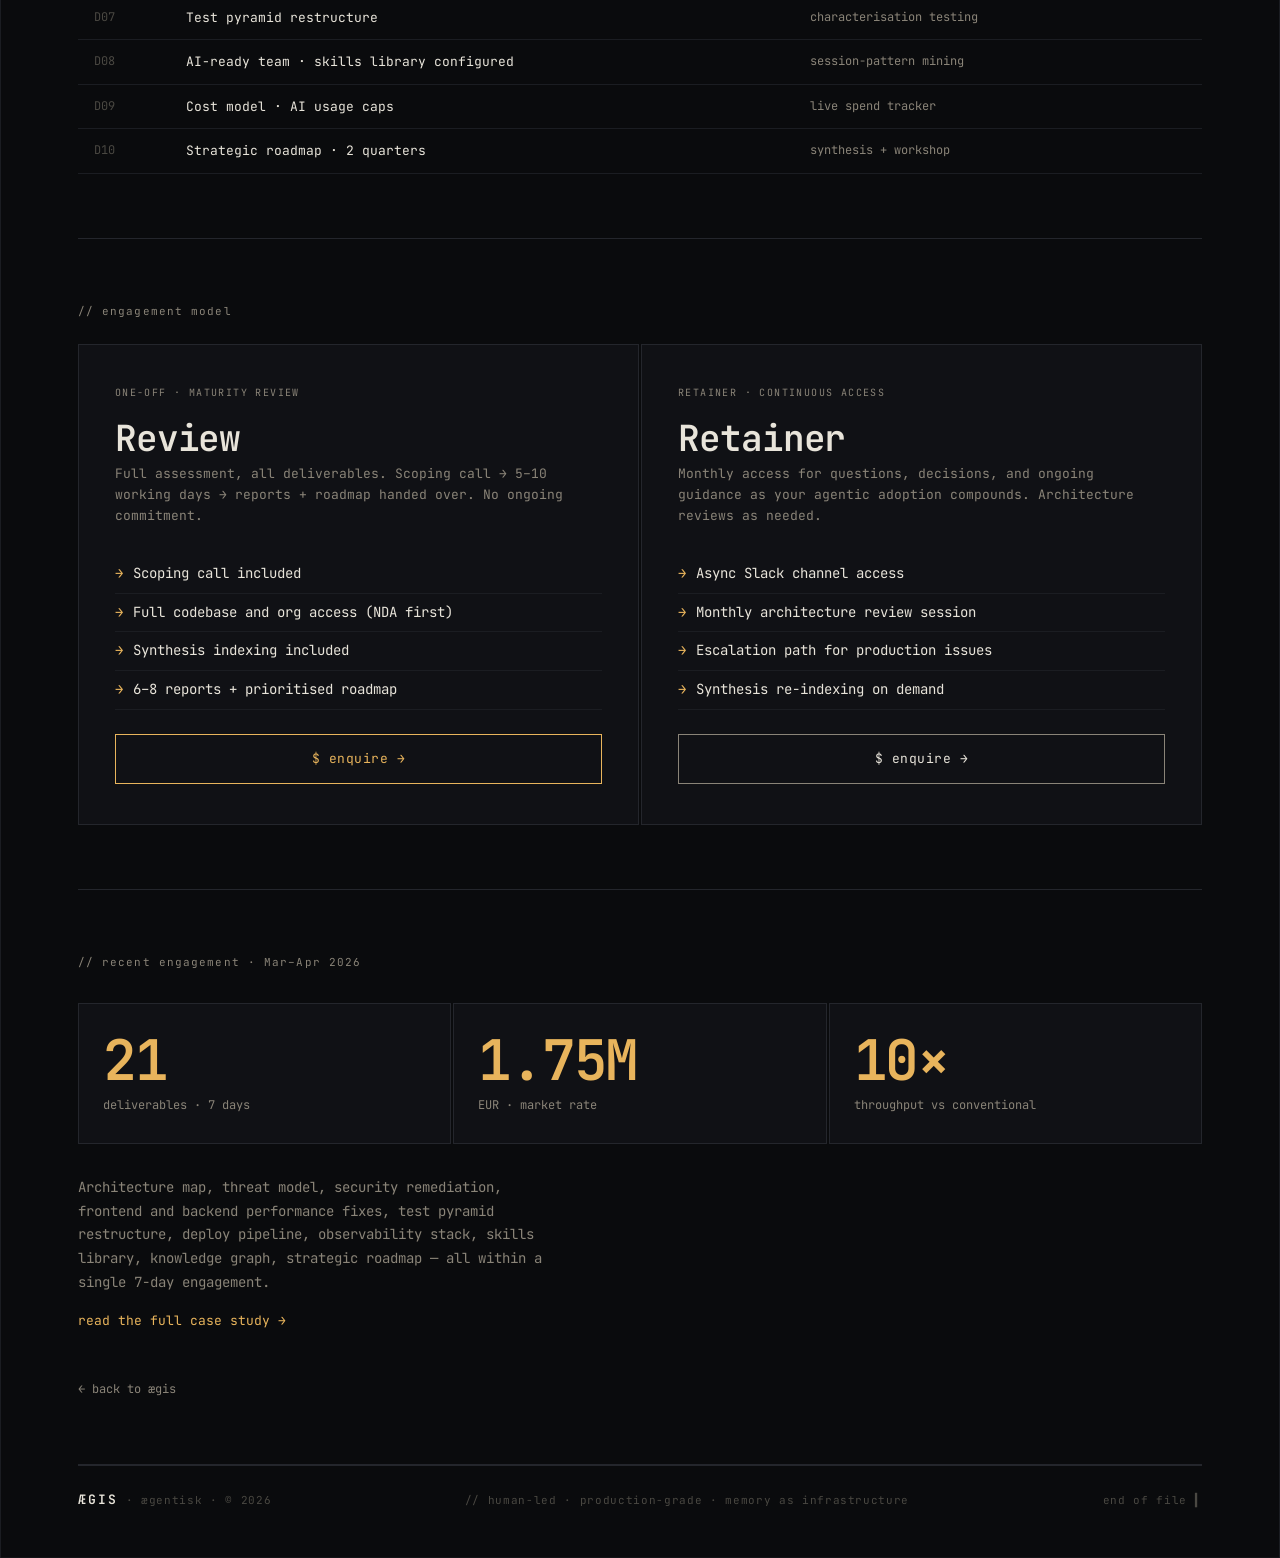
==== commit 91bf3ba6: "Convert all pricing to EUR, add tier limits to ExoCortex - workshops: 9 000 NOK → €790/seat - codeba" ====
--- a/advisory.html
+++ b/advisory.html
@@ -268,7 +268,7 @@
           </div>
           <div class="adv-stat">
             <div class="adv-stat-val">1.75M</div>
-            <div class="adv-stat-lbl">NOK · value at Oslo rates</div>
+            <div class="adv-stat-lbl">EUR · market rate</div>
           </div>
           <div class="adv-stat">
             <div class="adv-stat-val">10×</div>
--- a/site.css
+++ b/site.css
@@ -1127,6 +1127,30 @@
 @media (max-width: 1100px) { .offer-grid.five { grid-template-columns: repeat(2, 1fr); } }
 @media (max-width: 600px)  { .offer-grid.five { grid-template-columns: 1fr; } }
 
+/* writing list */
+.writing-list { display: flex; flex-direction: column; margin-top: 24px; }
+.writing-row {
+  display: grid;
+  grid-template-columns: 100px 1fr auto 20px;
+  gap: 16px;
+  align-items: baseline;
+  padding: 12px 0;
+  border-bottom: 1px solid var(--line-2);
+  transition: color 0.12s;
+  font-size: 14px;
+}
+.writing-row:hover { color: var(--accent-hex); }
+.writing-row:hover .writing-arrow { color: var(--accent-hex); }
+.writing-date { font-size: 12px; white-space: nowrap; }
+.writing-title { font-size: 14px; }
+.writing-tag { font-size: 11px; letter-spacing: 0.06em; white-space: nowrap; }
+.writing-arrow { font-size: 12px; }
+@media (max-width: 640px) {
+  .writing-row { grid-template-columns: 1fr 20px; }
+  .writing-date { display: none; }
+  .writing-tag { display: none; }
+}
+
 /* selection */
 ::selection { background: var(--accent-hex); color: var(--bg); }
 
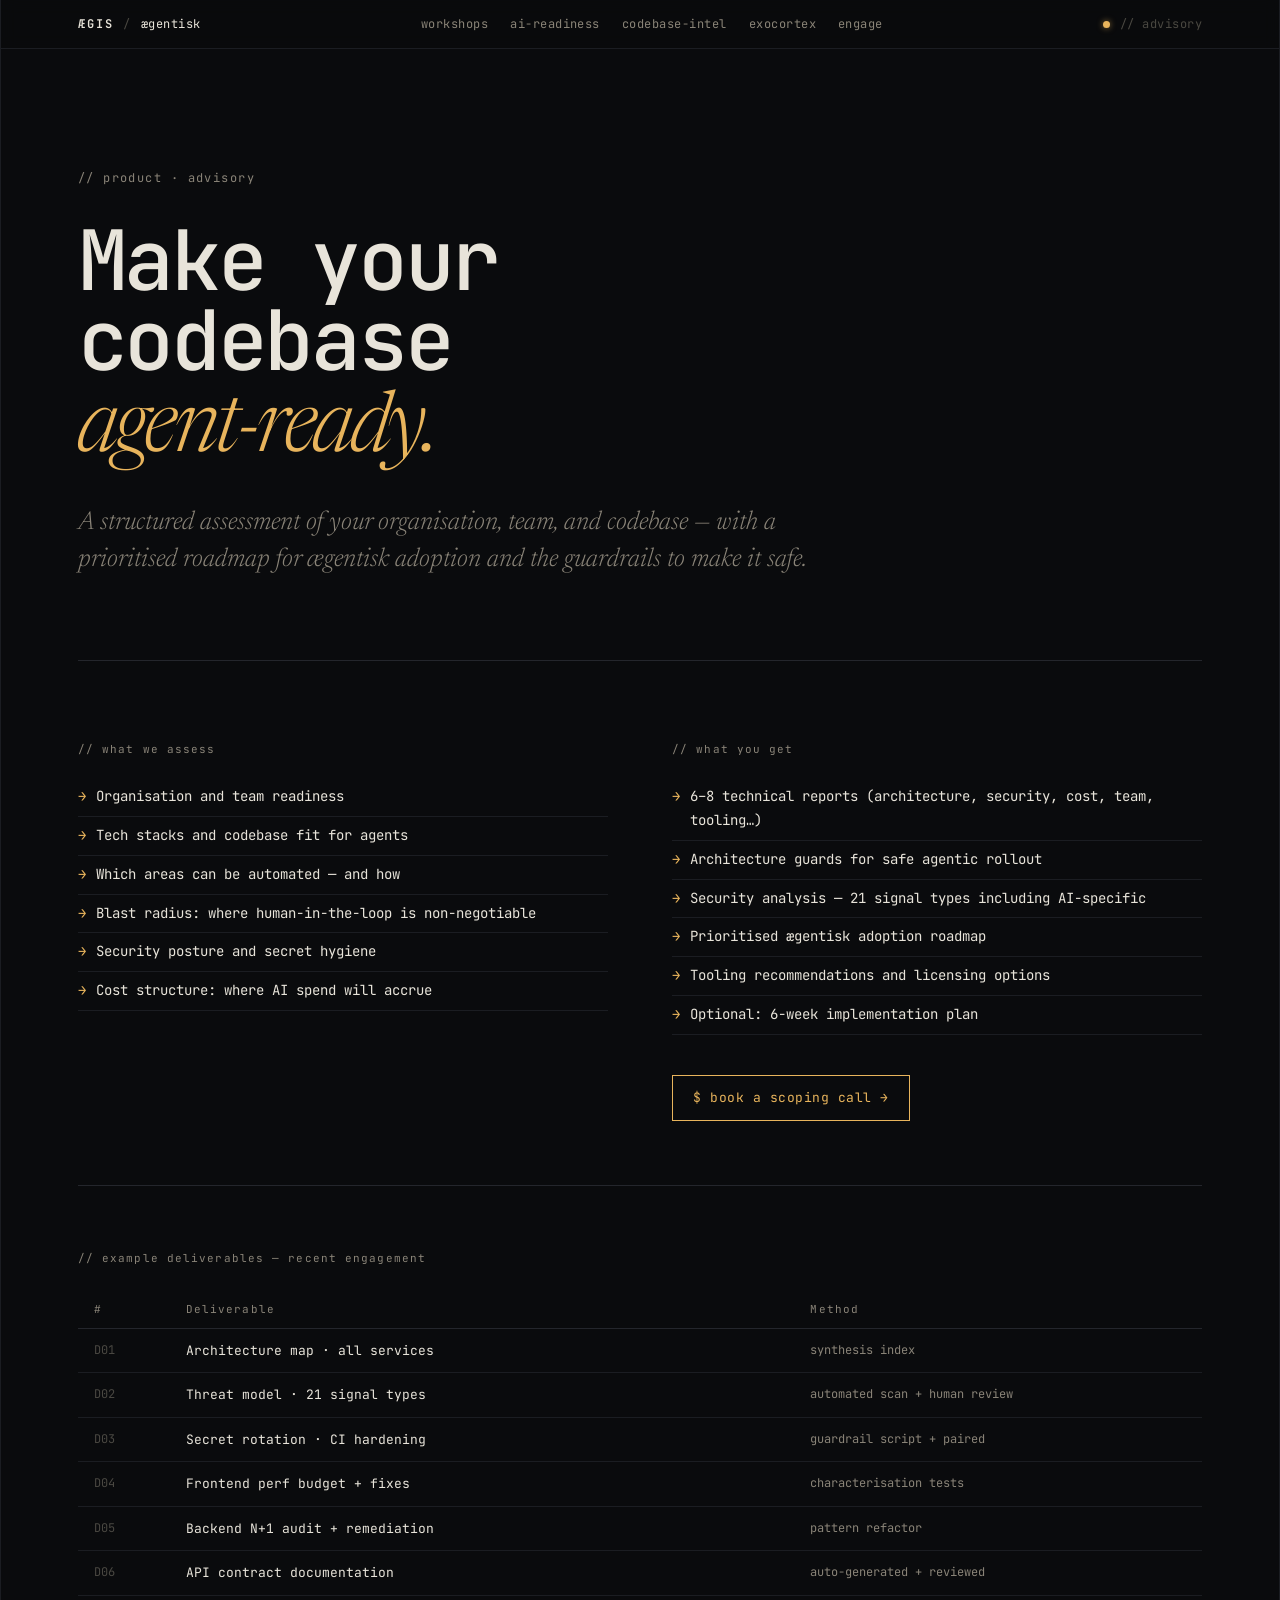
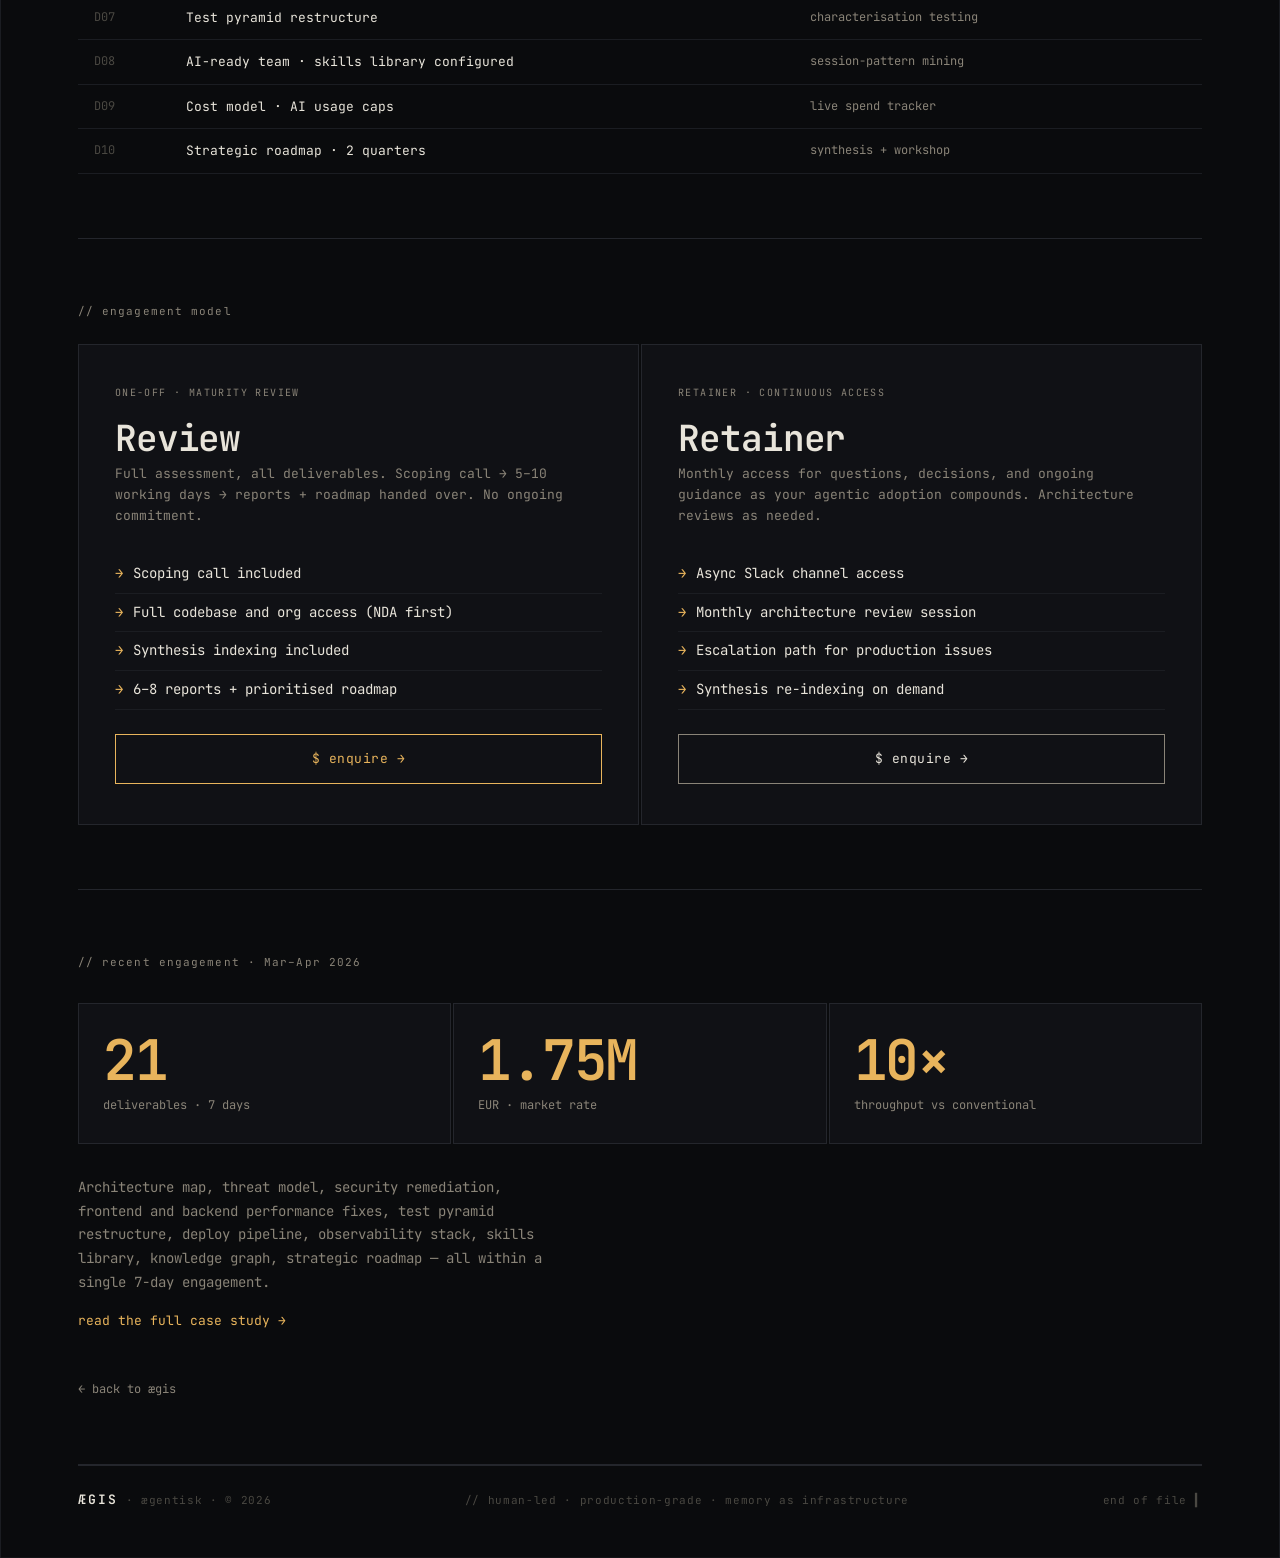
==== commit 47915a9d: "seo: sitemap, canonical tags, consistent nav, structured data - Add sitemap.xml (all 7 pages) and ro" ====
--- a/advisory.html
+++ b/advisory.html
@@ -12,6 +12,7 @@
   <meta property="og:url" content="https://xn--gis-xla.no/advisory.html" />
   <meta property="og:image" content="https://xn--gis-xla.no/og-image.png" />
   <meta name="twitter:card" content="summary_large_image" />
+  <link rel="canonical" href="https://xn--gis-xla.no/advisory.html" />
   <link rel="preconnect" href="https://fonts.googleapis.com" />
   <link rel="preconnect" href="https://fonts.gstatic.com" crossorigin />
   <link href="https://fonts.googleapis.com/css2?family=JetBrains+Mono:wght@300;400;500;600&family=Newsreader:ital,opsz,wght@0,6..72,300;0,6..72,400;1,6..72,300;1,6..72,400&display=swap" rel="stylesheet" />
@@ -133,7 +134,8 @@
         <nav class="topbar-nav">
           <a href="workshops.html">workshops</a>
           <a href="ai-readiness-package.html">ai-readiness</a>
-          <a href="index.html#tooling">tooling</a>
+          <a href="codebase-intelligence.html">codebase-intel</a>
+          <a href="exocortex-as-a-service.html">exocortex</a>
           <a href="index.html#engage">engage</a>
         </nav>
         <div class="topbar-right">
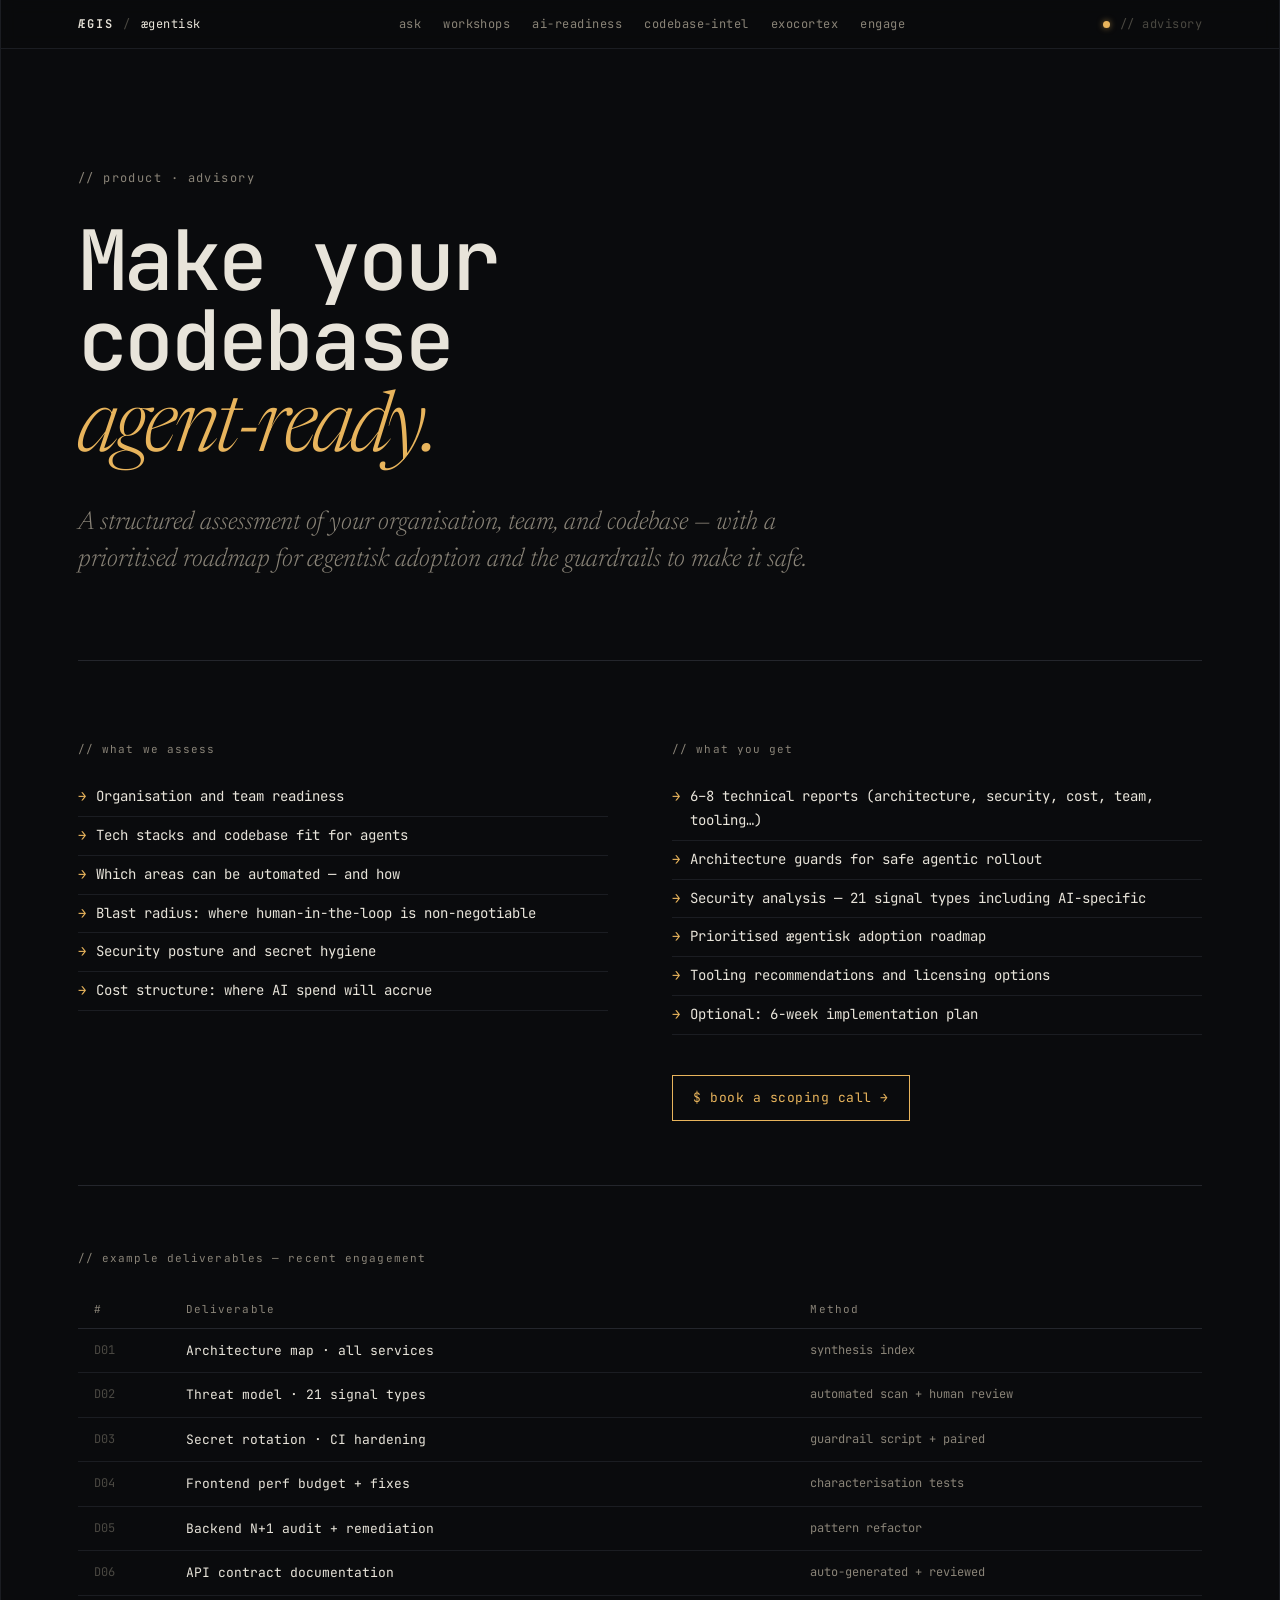
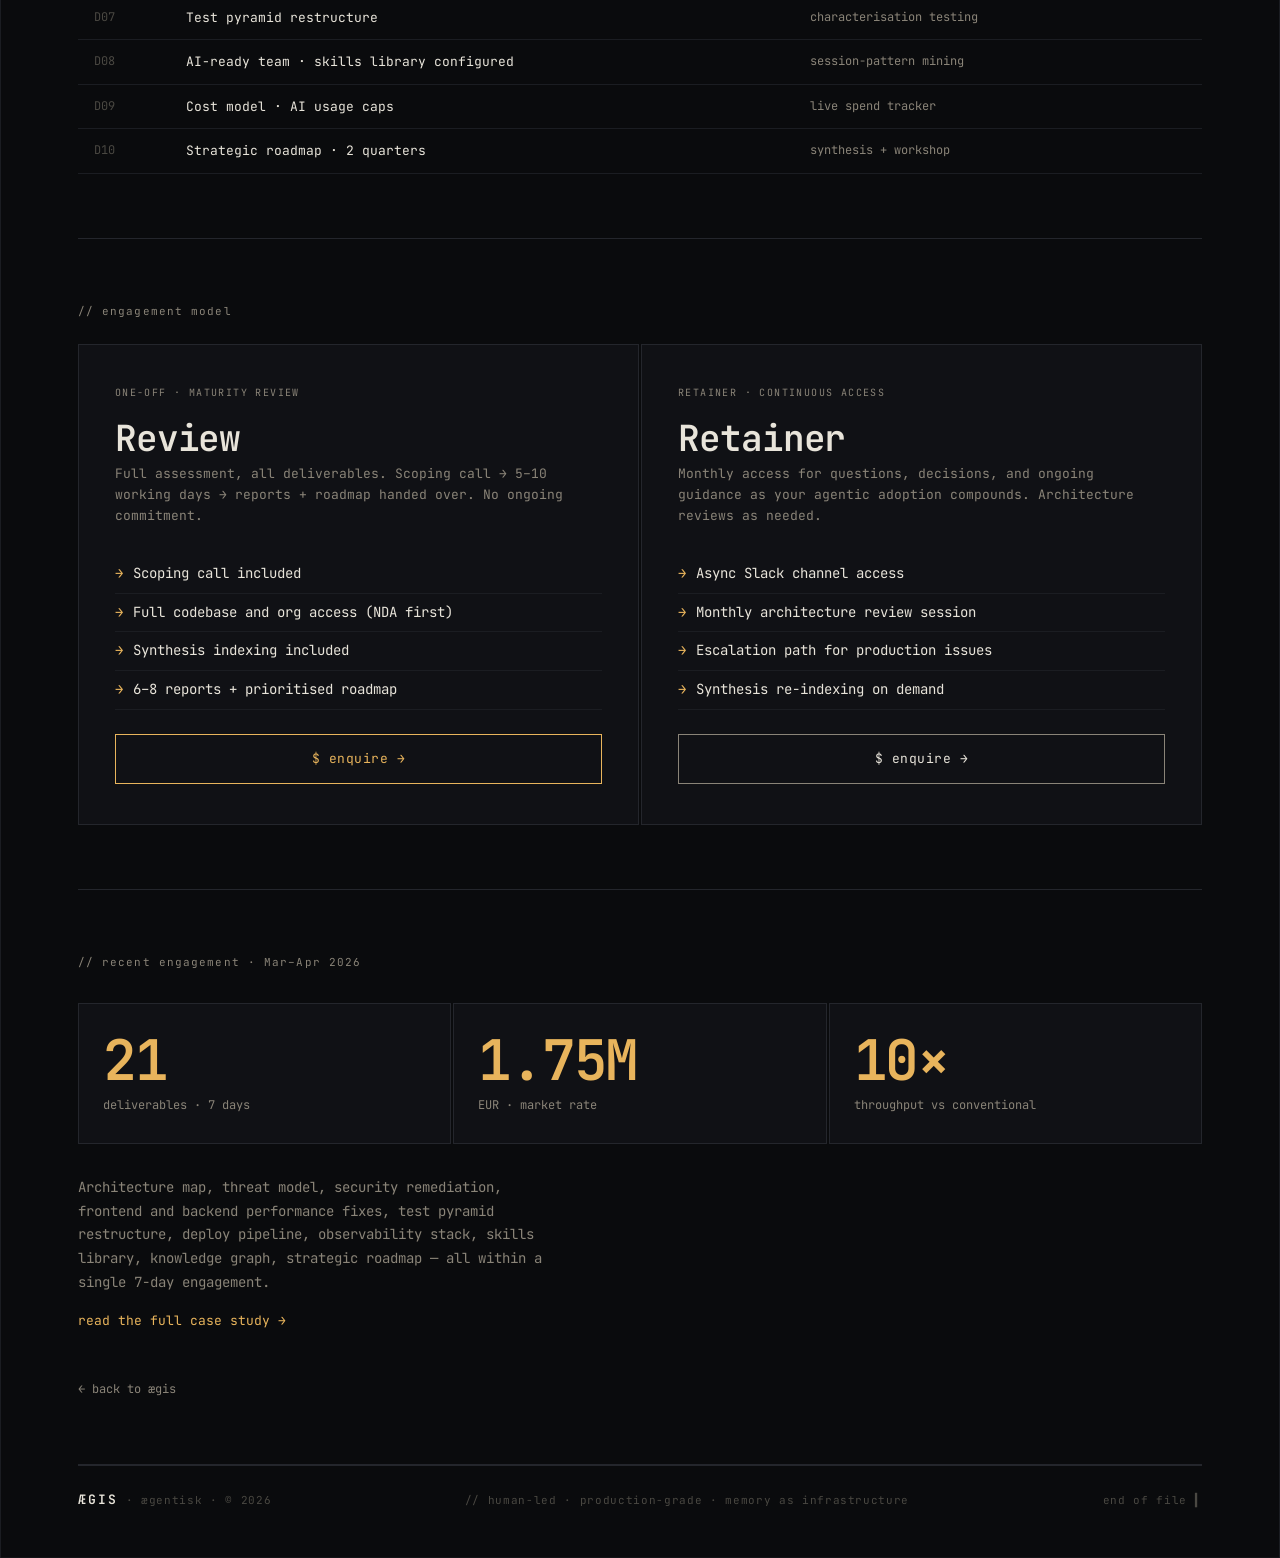
==== commit 2a46fa9e: "feat: add products catalogue section + nav item - Homepage: new #products section (03/12) using writ" ====
--- a/advisory.html
+++ b/advisory.html
@@ -132,6 +132,7 @@
           </a>
         </div>
         <nav class="topbar-nav">
+          <a href="ask-exocortex.html">ask</a>
           <a href="workshops.html">workshops</a>
           <a href="ai-readiness-package.html">ai-readiness</a>
           <a href="codebase-intelligence.html">codebase-intel</a>
--- a/site.css
+++ b/site.css
@@ -168,7 +168,7 @@
   animation: blink 1.05s steps(2, end) infinite;
   transition: opacity 200ms;
 }
-.headline-caret.off { opacity: 0; }
+.headline-caret.off { opacity: 0; display: none; }
 .headline-dot {
   display: inline-block;
   margin-left: 0.02em;
